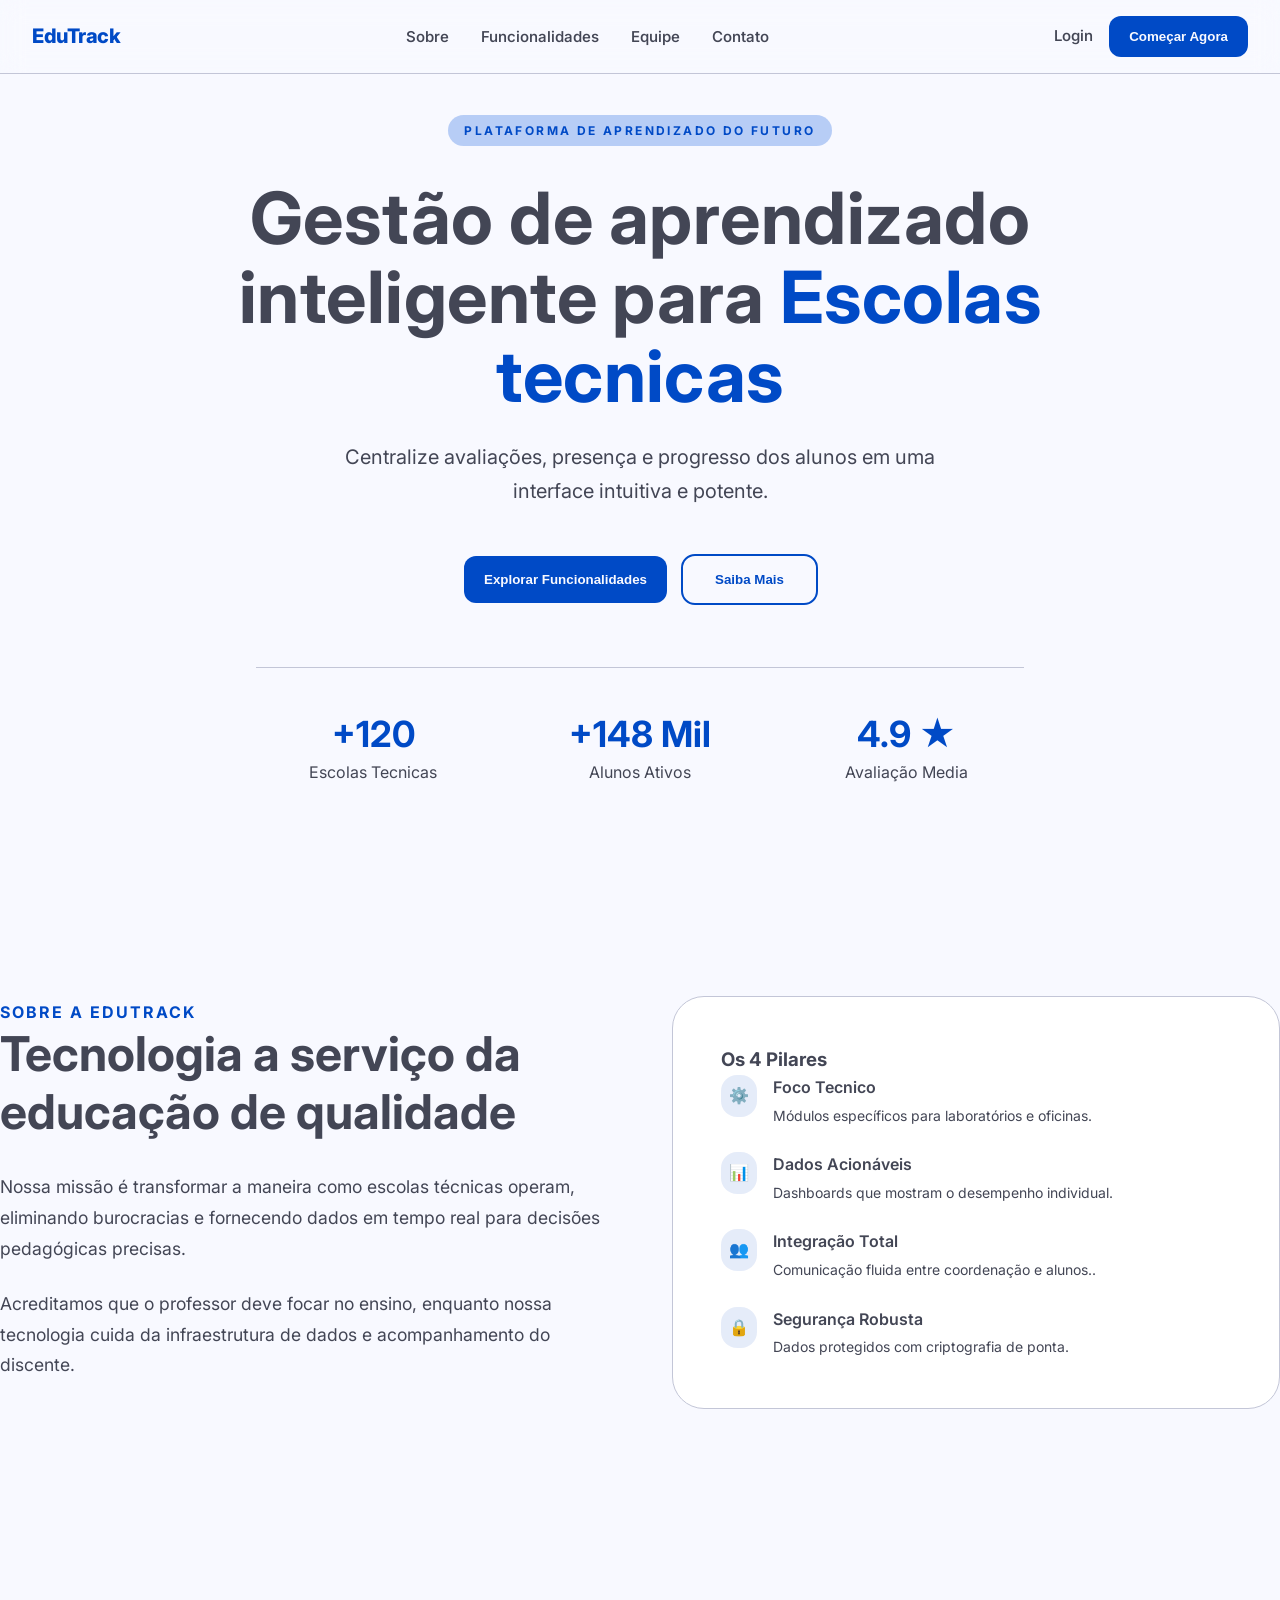
==== aula03/aula4/landing_page/index.html @ 37050d0a "flex e css grip para o layout" ====
<!DOCTYPE html>
<html lang="pt-br">

<head>
    <meta charset="UTF-8">
    <meta name="viewport" content="width=device-width, initial-scale=1.0">
    <link rel="preconnect" href="https://fonts.googleapis.com">
    <link rel="preconnect" href="https://fonts.gstatic.com" crossorigin>
    <link
        href="https://fonts.googleapis.com/css2?family=Inter:ital,opsz,wght@0,14..32,100..900;1,14..32,100..900&display=swap"
        rel="stylesheet">
    <link rel="stylesheet" href="style.css">
    <title>Landing Page</title>
</head>

<body>
    <header class="navbar">
        <nav class="navbar-inner">
            <a href="#" class="navbar-logo">EduTrack</a>
            <ul class="navbar-links">

                <li><a href="#sobre">Sobre</a></li>
                <li><a href="#funcionalidades">Funcionalidades</a></li>
                <li><a href="#equipe">Equipe</a></li>
                <li> <a href="#contato">Contato</a></li>

            </ul>
            <div class="botoes">
                <a href="#login" class="navbar-login-link">Login</a>
                <button class="navbar-button">Começar Agora</button>
            </div>

        </nav>



    </header>
    <main>
        <section class="hero">

            <span class="hero-label">plataforma de aprendizado do futuro</span>
            <h1 class="hero-titulo">Gestão de aprendizado inteligente para <span>Escolas tecnicas </span> </h1>
            <p class="hero-subtitulo">Centralize avaliações, presença e progresso dos alunos em uma interface
                intuitiva e potente. </p>
            <div class="hero-botoes">
                <button class="btn-funcionalidades"> Explorar Funcionalidades</button>
                <button class="btn-saiba-mais">Saiba Mais</button></div>
            <div class="hero-estatisticas">
                <div class="hero-estatisticas-item">
                    <span class="dados-numeros">+120</span>
                    <span class="dados-decricao">Escolas Tecnicas</span>

                </div>
                <div class="hero-estatisticas-item">
                    <span class="dados-numeros">+148 Mil</span>
                    <span class="dados-decricao">Alunos Ativos</span>
                </div>
                <div class="hero-estatisticas-item">
                    <span class="dados-numeros">4.9 ★</span>
                    <span class="dados-decricao">Avaliação Media</span>
                </div>



            </div>


        </section>
        <section class="sobre">
            <div class="conteiner">

                <div class="sobre-texto">
                    <!-- primeira coluna -->
                    <span>Sobre a EduTrack</span>
                    <h2 class="sobre-titulo">Tecnologia a serviço da educação de qualidade</h2>
                    <p class="sobre-paragrafo">Nossa missão é transformar a maneira como escolas técnicas operam,
                        eliminando burocracias e fornecendo dados em tempo real para decisões pedagógicas precisas.</p>
                    <p class="sobre-paragrafo">Acreditamos que o professor deve focar no ensino, enquanto nossa
                        tecnologia cuida da infraestrutura de dados e acompanhamento do discente.</p>


                </div><!-- fim da primeira coluna -->
                <!--  -->
                <div class="sobre-pilares">
                    <h3 class="sobre-pilates-titulo">Os 4 Pilares</h3>
                    <ul class="pilares-lista">
                        <li class="pilar">
                            <div class="pilar-icone">⚙️</div>
                            <div>
                                <strong class="pilar-titulo">Foco Tecnico</strong>
                                <span class="pilar-descricao">Módulos específicos para laboratórios e oficinas.</span>


                            </div>
                        </li>
                        <li class="pilar">
                            <div class="pilar-icone">📊</div>
                            <div>
                                <strong class="pilar-titulo">Dados Acionáveis</strong>
                                <span class="pilar-descricao">Dashboards que mostram o desempenho individual.</span>


                            </div>
                        </li>
                        <li class="pilar">
                            <div class="pilar-icone">👥</div>
                            <div>
                                <strong class="pilar-titulo">Integração Total</strong>
                                <span class="pilar-descricao">Comunicação fluida entre coordenação e alunos..</span>


                            </div>
                        </li>
                        <li class="pilar">
                            <div class="pilar-icone">🔒</div>
                            <div>
                                <strong class="pilar-titulo">Segurança Robusta</strong>
                                <span class="pilar-descricao">Dados protegidos com criptografia de ponta.</span>


                            </div>
                        </li>
                    </ul>
                </div>



            </div>

        </section>

        <section class="sobre">


        </section>





    </main>






</body>

</html>
---- aula03/aula4/landing_page/style.css ----
*{
    margin: 0;
    padding: 0;
    box-sizing: border-box;
}


/* declaração de variaveis */
:root{
/* cores da pagina */
    --azul-principal: #004ac6;
    --azul-hover:#003ea8;
    --cor-fundo: #f8f9ff;
    --laranja-rosada: #ffb59c;
    --txt-cor: rgb(32, 32, 129);
    --txt-suave: #434655;
    --cor-borda:#c3c6d7;

/* tipografia*/

--fonte-txt: 'Inter';
/* espaçamento */
--space-xs: 0.5rem;  /*8px  */
--space-sm: 1rem;    /*16px */
--space-md: 1.5rem;  /* 24px */
--space-lg: 2rem;    /* 32px */
--space-xl: 3rem;    /* 48px */
--space-xxl: 6rem;   /* 96px */
/* bordas arredondadas */

--raio-sm: 0.5.rem;
--raio-md: 0.75rem;
--raio-lg: 1rem;
}
body{
    font-family: var(--fonte-txt);
    background-color: var(--cor-fundo);
    color: var(--txt-suave);
    line-height: 1.6;

}
.navbar{
    position: fixed;
    top: 0;
    left: 0;
    width: 100%;
    z-index: 9999999999;/*posicionamento dos itens em camada Fronte - Sobre Posto */
    /* background-color: var(--cor-fundo);
    opacity: 0.85; */
    backdrop-filter: blur(12px);/*efeito de vidro opaco*/
    border-bottom: 1px solid var(--cor-borda);
}
.navbar-inner{
    display: flex;
    flex-direction: row;
    max-width: 1280px;
    justify-content: space-between;
    align-items: center;
    margin: 0 auto; /*centraliza o elemento horizontalmente*/
        padding: var(--space-sm) var(--space-lg);

}
.navbar-logo{
    font-size: 1.25rem;
    font-weight: 800;
    color: var(--azul-principal);
    text-decoration: none;
    letter-spacing: -.03rem;

}
.navbar-links{
    display: flex;
    gap: var(--space-lg);
    list-style: none;
}
.navbar-links a{
     text-decoration: none;
     color: var(--txt-suave);
     font-size: 0.9375rem;
     font-weight: 550;
}
.navbar-links a:hover{
     text-decoration: none;
     color: var(--azul-hover);
     font-size: 0.9375rem;
     font-weight: 550;
     /*comportamente quando o mouse passa por cima*/
}
.botoes{
    display: flex;
    align-items: center;
    gap: var(--space-sm);
}
.navbar-button{
    background-color: var(--azul-principal);
    border: none;
    color: var(--cor-fundo);
    font-size: 0,9375rem;
    font-weight: 700;
    padding: 0.8rem 1.25rem;
    border-radius: var(--raio-md);
    cursor: pointer;


}
.navbar-button{
    background-color: var(--);
    border: none;
    color: var(--cor-fundo);
    font-size: 0,9375rem;
    font-weight: 700;
    padding: 0.8rem 1.25rem;
    border-radius: var(--raio-md);
    cursor: pointer;
    transition: all 0.15s ease;


}
.navbar-button:hover{
    background-color: var(--azul-hover);
    border: none;
    color: var(--cor-fundo);
    font-size: 0,9375rem;
    font-weight: 700;
    padding: 0.8rem 1.25rem;
    border-radius: var(--raio-md);
    cursor:pointer;
    transform: scale(1.02);

}
.navbar-login-link{
    text-decoration: none;    
    color: var(--txt-suave);
    font-weight: 550;
    font-size: 0.9375rem;

}
.navbar-login-link:hover{
    text-decoration: none;    
    color: var(--azul-hover);
    font-weight: 550;
    font-size: 0.9375rem;


}
.hero{
    display: flex;
    /* vh significa view port height, 100vh é a altura total da janela */
    min-height:100vh ;
    flex-direction: column;
    align-items: center;
    justify-content: center;
    padding: var(--space-lg) var(--space-xxl);
}
.hero-label{
    display: inline-block;
    background-color: #0655dd44;
    padding: 0.375rem 1rem;
    letter-spacing: 0.15rem;
    text-transform: uppercase;
    color: var(--azul-principal);
    font-size: 0.75rem;
    font-weight: 700;
    border-radius: 1.5rem;
    margin-bottom: 2rem;


}
.hero-titulo{
    /* clamp(minimo,ideal,maximo) */
    font-size: clamp(2.5rem, 5.68rem, 4.5rem);
    line-weight:800;
    line-height: 1.1;
    letter-spacing: 0.03rem;
    color: var(--txt-suave);
    max-width: 56rem;
    text-align: center;
    margin-bottom: var(--space-md);
}
.hero-titulo span{
    color: var(--azul-principal);
}
.hero-subtitulo{
    font-size: clamp(1rem, 1.875rem, 1.25rem);
    color:var(--txt-suave);
    max-width: 42rem;
    line-height: 1.7;
    margin-bottom: 3rem;
    text-align: center;
}
.btn-funcionalidades{
    background-color: var(--azul-principal);
    border: none;
    color: var(--cor-fundo);
    font-size: 0,9375rem;
    font-weight: 700;
    padding: 0.8rem 1.25rem;
    border-radius: var(--raio-md);
    cursor: pointer;
    transition: all 0.15s ease;


}
.btn-funcionalidades:hover{
    background-color: var(--azul-hover);
    border: none;
    color: var(--cor-fundo);
    font-size: 0,9375rem;
    font-weight: 700;
    transform: scale(1.05);
    border-radius: var(--raio-md);
    cursor: pointer;
    transition: all 0.15s ease;


}
.btn-saiba-mais{
    background-color: var(--cor-fundo);
    border: none;
    color: var(--azul-principal);
    outline: 2px solid var(--azul-principal);
    font-size: 0,9375rem;
    font-weight: 700;
    padding: 1rem 2rem;
    border-radius: var(--raio-md);
    cursor: pointer;
    transition: all 0.15s ease;



}

.btn-saiba-mais:hover{
    transform: scale(1.05);
}
.hero-botoes{
    display: flex;
    gap: var(--space-sm);
    margin-bottom: 4rem;
}
.hero-estatisticas{
    display: grid;
    grid-template-columns: repeat(3,1fr);
    gap: var(--space-lg);
    width: 100%;
    max-width: 48rem;
    padding-top: var(--space-xl);
    border-top: 1px solid var(--cor-borda);

}
.hero-estatisticas-item{
    display: flex;
    flex-direction: column;
    align-items: center;
    gap: var(--space-xs);
}
.dados-numeros{
    font-size: 2.25rem;
    color: var(--azul-principal);
    font-weight: 700;
    line-height:1;
}
.dados-descricao{
    font-size: 0.9375rem;
    color: var(--txt-suave);
    font-weight: 500;


}
.sobre{
    padding: var(--space-xxl) 0;

}
.sobre .conteiner{
    display: grid;
    grid-template-columns: 1fr 1fr;
    /* 1fr 1fr -. duas colunas de tamanhos iguais */
    gap: 4rem;
    align-items: center;
    max-width: 1280px;
    margin: 0 auto;
}
.sobre-texto span{
    text-transform: uppercase;
    color: var(--azul-principal);
    font-weight: 700;
    letter-spacing: 2px;
    margin-bottom: var(--space-xl);
}
.sobre-titulo{
    font-size: clamp(1.7rem, 3rem, 3rem );
    font-weight: 700;
    line-height: 1.2;
    color: var(--txt-suave);
    margin-bottom: var(--space-lg);
}
.sobre-paragrafo{
    font-size: 1.1rem;
    color: var(--txt-suave);
    line-height: 1.75;
    margin-bottom: var(--space-md);
}
.sobre-pilares{
    background-color: white;
    border: 1px solid var(--cor-borda);
    border-radius: var(--space-lg);
    padding: var(--space-xl);
}

.sobre-pilares-titulo{
    font-size: 1.75rem;
    font-weight: 700;
    color: var(--txt-suave);
    margin-bottom: var(--space-lg);

}
.pilares-lista{
    list-style: none;
    display: flex;
    flex-direction: column;
    gap: var(--space-md);
}
.pilar{
    display: flex;
    align-items: start;
    gap: var(--space-sm);
}
.pilar-icone{
    background-color: color-mix(in srgb,var(--azul-principal) 10%, transparent);
    padding: var(--space-xs);
    border-radius: var(--space-sm);
}
.pilar-titulo{
    display: block;
    font-weight: 600;
    color: var(--txt-suave);
    margin-bottom: 2px;
}
.pilar-descricao{
    font-size: 0.875rem;
    color: var(--txt-suave);
    line-height: 1.5;
}



/* azul = #004ac6 */
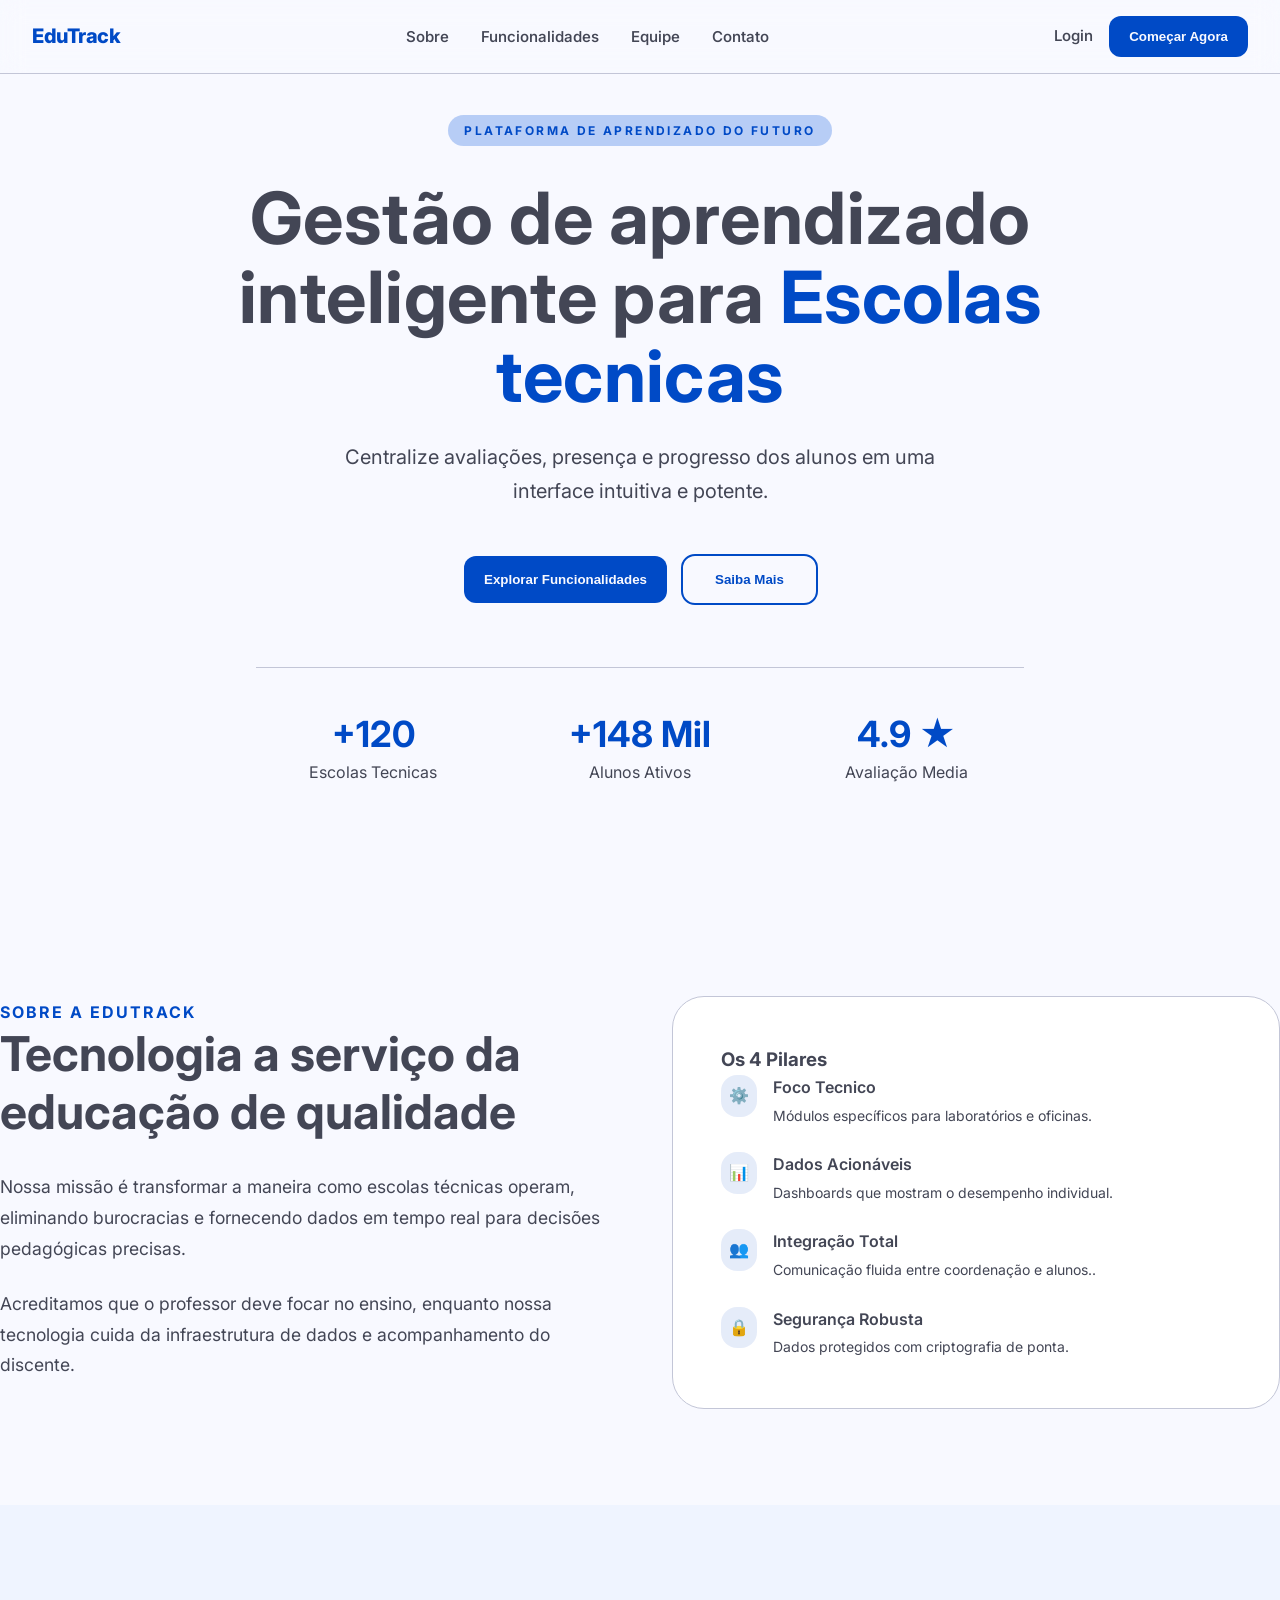
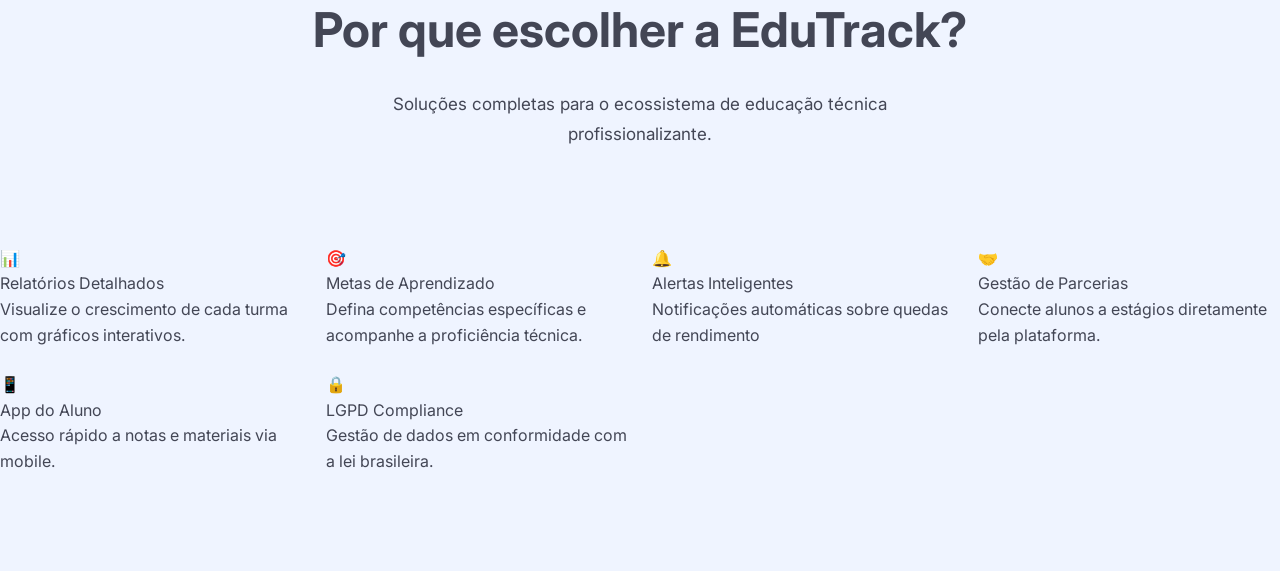
==== commit 4ef9fb01: "EduTrack cards com grid" ====
--- a/aula03/aula4/landing_page/index.html
+++ b/aula03/aula4/landing_page/index.html
@@ -72,7 +72,7 @@
                 <div class="sobre-texto">
                     <!-- primeira coluna -->
                     <span>Sobre a EduTrack</span>
-                    <h2 class="sobre-titulo">Tecnologia a serviço da educação de qualidade</h2>
+                    <h2>Tecnologia a serviço da educação de qualidade</h2>
                     <p class="sobre-paragrafo">Nossa missão é transformar a maneira como escolas técnicas operam,
                         eliminando burocracias e fornecendo dados em tempo real para decisões pedagógicas precisas.</p>
                     <p class="sobre-paragrafo">Acreditamos que o professor deve focar no ensino, enquanto nossa
@@ -129,7 +129,70 @@
 
         </section>
 
-        <section class="sobre">
+        <section class="solucoes">
+            <div class="conteiner">
+                <header class="solucoes-header">
+                    <h2>Por que escolher a EduTrack?</h2>
+                    <p class="solucoes-descricao">Soluções completas para o ecossistema de educação técnica
+                        profissionalizante.</p>
+
+                </header>
+
+                <div class="cards-grids">
+
+
+
+                    <div class="cards">
+
+
+                        <div class="card-icone">📊</div>
+                        <div class="card-titulo">Relatórios Detalhados</div>
+                        <p class="card-descricao">Visualize o crescimento de cada turma com gráficos interativos.</p>
+
+                    </div>
+                    <div class="card">
+
+                        <div class="card-icone">🎯</div>
+                        <div class="card-titulo">Metas de Aprendizado</div>
+                        <p class="card-descricao">Defina competências específicas e acompanhe a proficiência técnica.
+                        </p>
+                    </div>
+
+                    <div class="card">
+
+                        <div class="card-icone">🔔</div>
+                        <div class="card-titulo">Alertas Inteligentes</div>
+                        <p class="card-descricao">Notificações automáticas sobre quedas de rendimento
+                        </p>
+
+                    </div>
+                    <div class="card">
+
+                        <div class="card-icone">🤝</div>
+                        <div class="card-titulo">Gestão de Parcerias</div>
+                        <p class="card-descricao">Conecte alunos a estágios diretamente pela plataforma.
+                        </p>
+
+                    </div>
+                    <div class="card">
+
+                        <div class="card-icone">📱</div>
+                        <div class="card-titulo">App do Aluno</div>
+                        <p class="card-descricao">Acesso rápido a notas e materiais via mobile.
+                        </p>
+
+                    </div>
+                    <div class="card">
+
+                        <div class="card-icone">🔒</div>
+                        <div class="card-titulo">LGPD Compliance</div>
+                        <p class="card-descricao">Gestão de dados em conformidade com a lei brasileira.
+                        </p>
+
+
+                    </div>
+                </div>
+            </div>
 
 
         </section>
--- a/aula03/aula4/landing_page/style.css
+++ b/aula03/aula4/landing_page/style.css
@@ -39,6 +39,13 @@
     line-height: 1.6;
 
 }
+h2 {
+    font-size: clamp(1.7rem, 3rem, 3rem );
+    font-weight: 700;
+    line-height: 1.2;
+    color: var(--txt-suave);
+    margin-bottom: var(--space-lg);
+}
 .navbar{
     position: fixed;
     top: 0;
@@ -341,7 +348,38 @@
     color: var(--txt-suave);
     line-height: 1.5;
 }
-
+/* section solucoes */
+.solucoes{
+    background-color: #eff4ff;
+    padding: var(--space-xxl) 0;
+}
+.solucoes .conteiner{
+    max-width: 1280px;
+    margin: 0 auto;
+}
+.solucoes-header{
+    text-align: center;
+    margin-bottom: var(--space-xxl);
+}
+.solucoes-descricao{
+    text-align: center;
+    font-size: 1.0625rem;
+    color: var(--txt-suave);
+    line-height: 1.75;
+    margin: 0 auto;
+    max-width: 38rem;
+    
+
+}
+.cards-grids{
+    display: grid;
+    /* o auto-fill o grid cria quantas colunas couberem */
+    grid-template-columns: repeat(auto-fill, minmax(300px, 1fr));
+    gap: var(--space-md);
+ 
+
+
+}
 
 
 /* azul = #004ac6 */
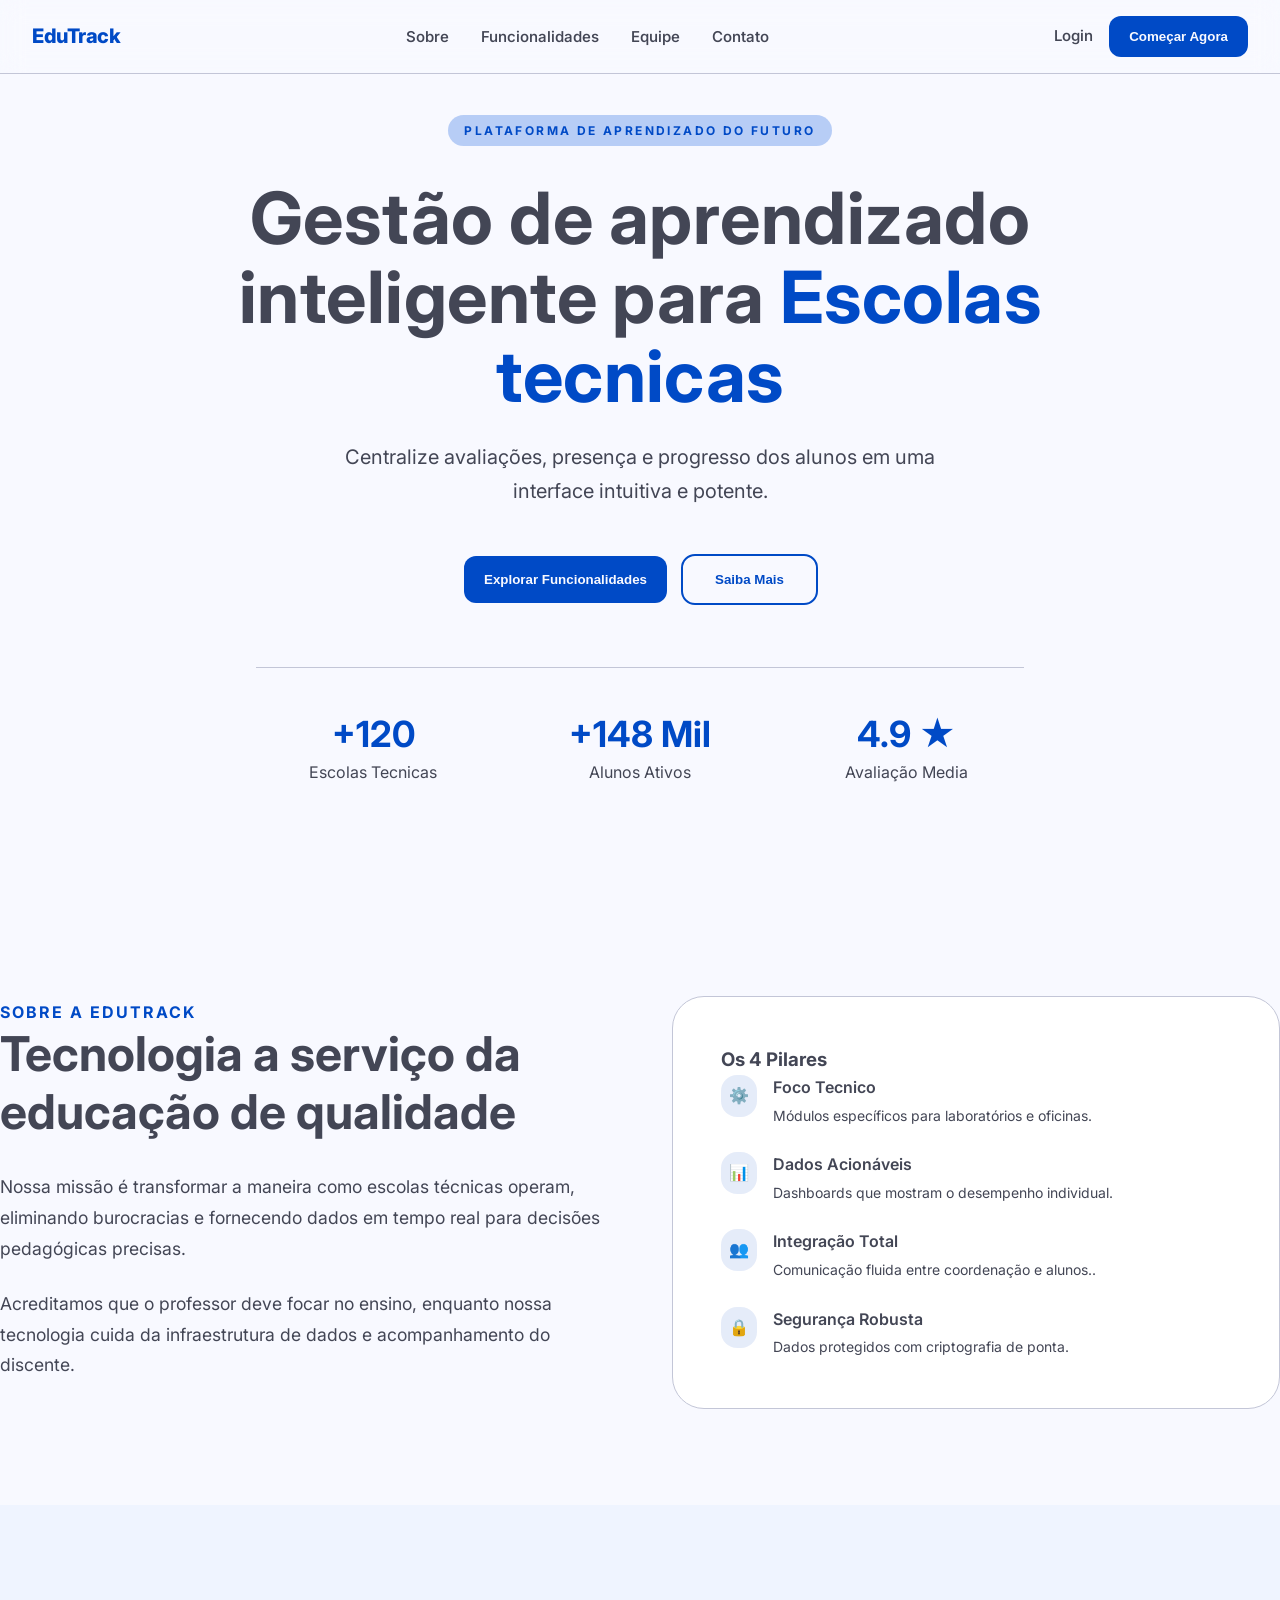
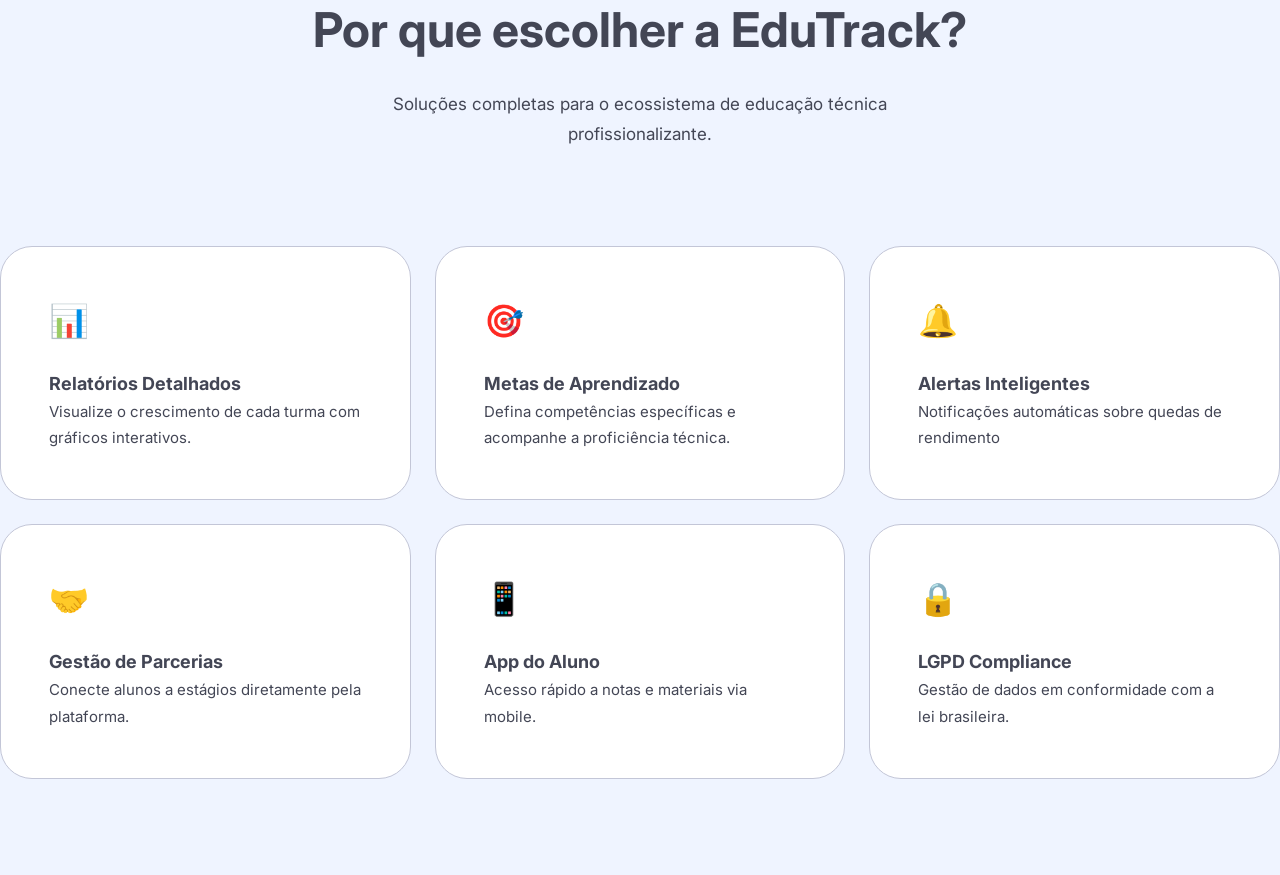
==== commit 2cd7b77f: "EduTrack cards com grid e transform nos card" ====
--- a/aula03/aula4/landing_page/index.html
+++ b/aula03/aula4/landing_page/index.html
@@ -142,7 +142,7 @@
 
 
 
-                    <div class="cards">
+                    <div class="card">
 
 
                         <div class="card-icone">📊</div>
--- a/aula03/aula4/landing_page/style.css
+++ b/aula03/aula4/landing_page/style.css
@@ -374,12 +374,36 @@
 .cards-grids{
     display: grid;
     /* o auto-fill o grid cria quantas colunas couberem */
-    grid-template-columns: repeat(auto-fill, minmax(300px, 1fr));
+    grid-template-columns: repeat(auto-fill, minmax(400px, 1fr));
     gap: var(--space-md);
- 
-
-
-}
-
+}
+.card{
+    background-color: white;
+    border: 1px solid var(--cor-borda);
+    border-radius: var(--space-lg);
+    padding: var(--space-xl);
+    transition: transform 0.2s ease;
+}
+.card:hover{
+    transform: translateY(-5px);
+    box-shadow: 0 12px 40px rgba(0, 0, 0, 0.301);
+    transition: 0.5s;
+    
+}
+.card-icone{
+    font-size: 2rem;
+    font-weight: 700;
+    margin-bottom: var(--space-md);
+}
+.card-titulo{
+    font-size: 1.125rem;
+    font-weight: 700;
+    color: var(--txt-suave);
+}
+.card-descricao{
+    font-size: 0.9375rem;
+    color: var(--txt-suave);
+    line-height: 1.75;
+}
 
 /* azul = #004ac6 */
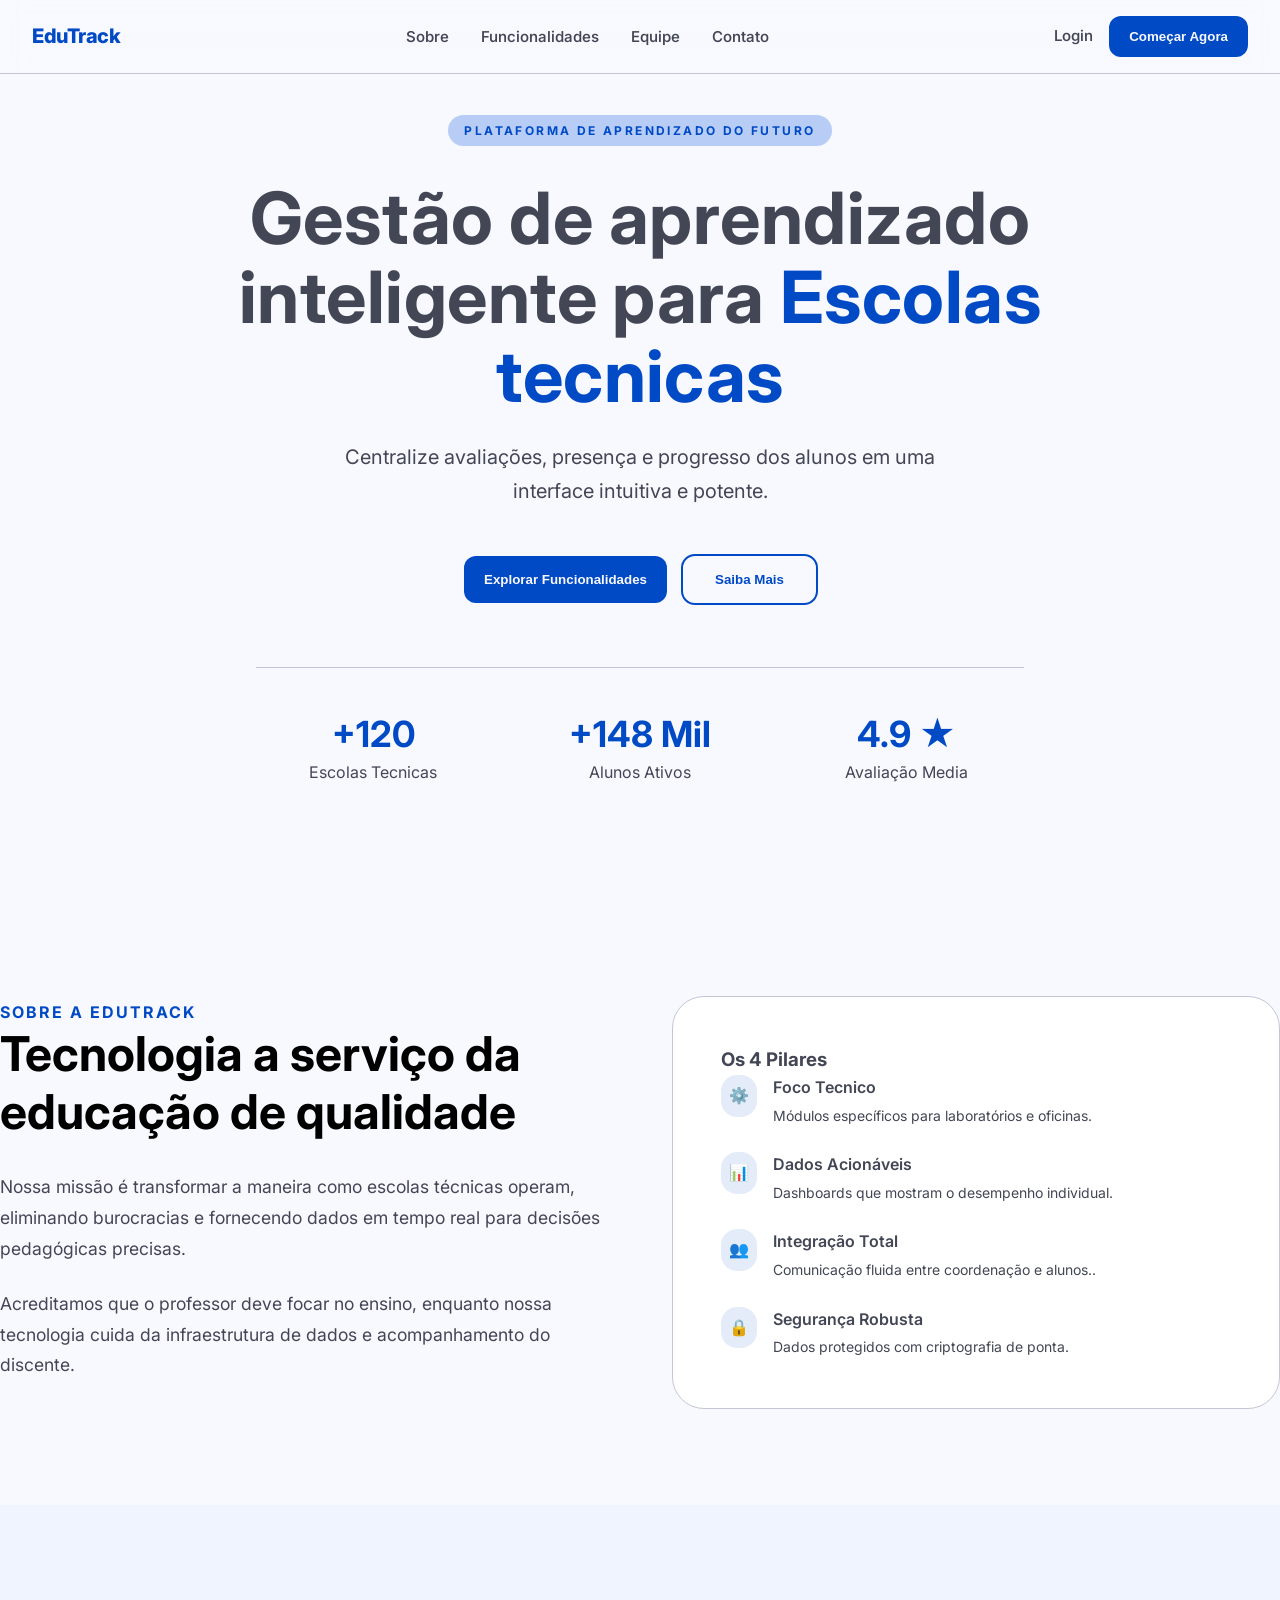
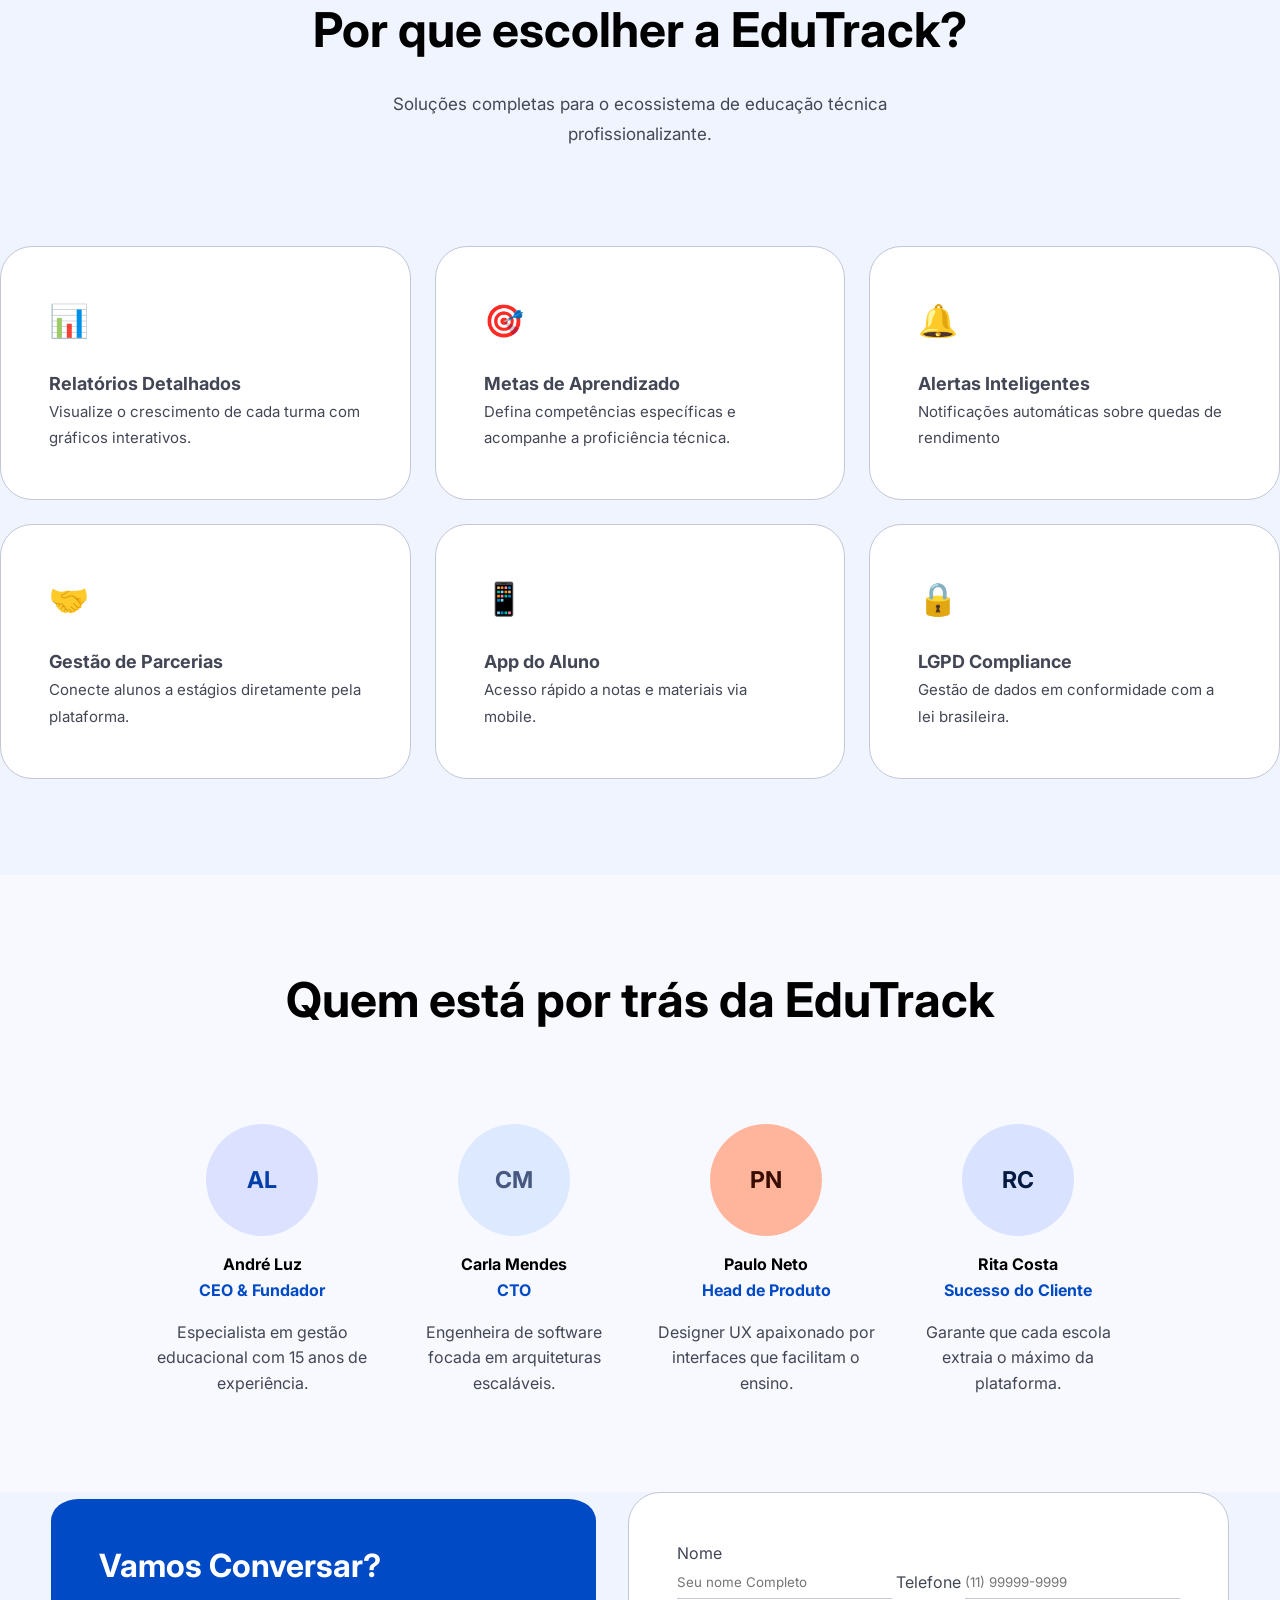
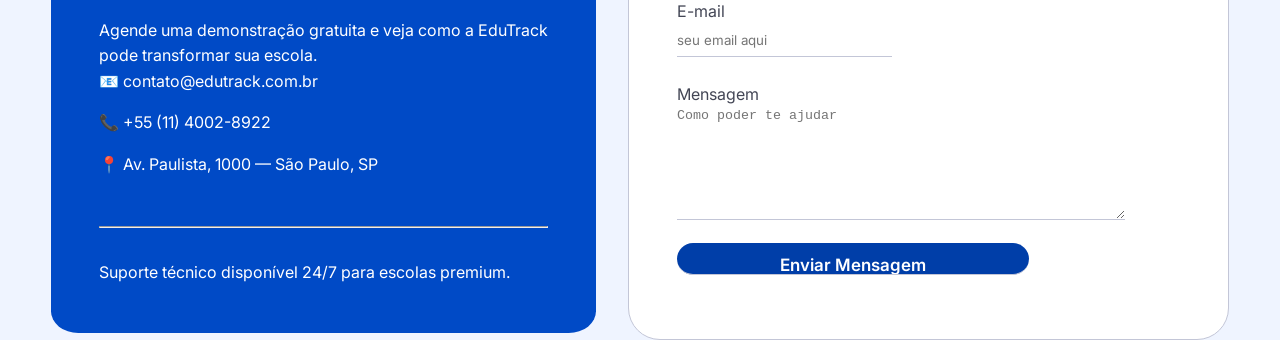
==== commit 29524a46: "finalização da edutrack" ====
--- a/aula03/aula4/landing_page/index.html
+++ b/aula03/aula4/landing_page/index.html
@@ -196,7 +196,73 @@
 
 
         </section>
-
+        <!-- seção equipe -->
+        <section class="equipe">
+            <div class="conteiner-equipe">
+                <h2 class="th2">Quem está por trás da EduTrack</h2>
+                <div class="dados-equipe">
+                    <div class="menbro-equipe">
+                        <div class="avatar" style="background-color: #dbe1ff; color: #003ea8;">AL</div>
+                        <h4>André Luz</h4>
+                        <span class="menbro-cargo">CEO & Fundador</span>
+                        <span class="menbro-descricao">Especialista em gestão educacional com 15 anos de
+                            experiência.</span>
+                    </div>
+                    <div class="menbro-equipe">
+                        <div class="avatar" style="background-color:#dce9ff;color: #465780;">CM</div>
+                        <h4>Carla Mendes</h4>
+                        <span class="menbro-cargo">CTO</span>
+                        <span class="menbro-descricao">Engenheira de software focada em arquiteturas escaláveis.</span>
+                    </div>
+                    <div class="menbro-equipe">
+                        <div class="avatar" style="background-color:#ffb59c;color:#380c00;">PN</div>
+                        <h4>Paulo Neto</h4>
+                        <span class="menbro-cargo">Head de Produto</span>
+                        <span class="menbro-descricao">Designer UX apaixonado por interfaces que facilitam o
+                            ensino.</span>
+                    </div>
+                    <div class="menbro-equipe">
+                        <div class="avatar" style="background-color:#d9e2ff;color: #051a40;">RC</div>
+                        <h4>Rita Costa</h4>
+                        <span class="menbro-cargo">Sucesso do Cliente</span>
+                        <span class="menbro-descricao">Garante que cada escola extraia o máximo da plataforma.</span>
+                    </div>
+                </div>
+            </div>
+
+        </section>
+        <section class="contato">
+
+            <div class="localizacao">
+                <h2 class="vamos">Vamos Conversar?</h2>
+                <p class="vamos2">Agende uma demonstração gratuita e veja como a EduTrack<br /> pode transformar sua
+                    escola.
+
+                </p>
+                <span class="email">📧 contato@edutrack.com.br</span>
+                <span class="te">📞 +55 (11) 4002-8922</span>
+                <span class="street">📍 Av. Paulista, 1000 — São Paulo, SP</span>
+                <hr>
+                <div class="spp"> Suporte técnico disponível 24/7 para escolas premium.</div>
+            </div>
+            <div class="formulario">
+                <div class="linha1">
+                    <label class="nome">Nome</label><br />
+                    <input type="text" placeholder="Seu nome Completo" required>
+                    <label class="telefone">Telefone</label>
+                    <input type="tel" placeholder="(11) 99999-9999" required>
+                    <br /></div>
+                <label class="mail">E-mail</label><br />
+                <input type="mail" placeholder="seu email aqui" required><br /><br />
+                <label class="mensagem">Mensagem</label><br />
+                <textarea class="textarea" placeholder="Como poder te ajudar" required></textarea>
+                <input type="submit" class="btn-enviar" value="Enviar Mensagem">
+            </div>
+
+
+
+
+        </section>
 
 
 
--- a/aula03/aula4/landing_page/style.css
+++ b/aula03/aula4/landing_page/style.css
@@ -43,7 +43,7 @@
     font-size: clamp(1.7rem, 3rem, 3rem );
     font-weight: 700;
     line-height: 1.2;
-    color: var(--txt-suave);
+    color: black;
     margin-bottom: var(--space-lg);
 }
 .navbar{
@@ -407,3 +407,168 @@
 }
 
 /* azul = #004ac6 */
+/* equipe */
+.equipe{
+    padding: var(--space-xxl)0;
+}
+.conteiner-equipe{
+    max-width: 1280px;
+    width: 100%;
+    margin: 0 auto;
+    text-align: center;
+}
+.dados-equipe{
+    display: flex;
+    justify-content: center;
+    gap: var(--space-lg);
+       flex-wrap: wrap;
+    
+
+}
+.menbro-equipe{
+    width: 100%;
+    max-width: 220px;
+    display: flex;
+    flex-direction: column;
+    align-items: center;
+    justify-content: center;
+ 
+
+}
+.avatar{
+    width: 112px;
+    height: 112px;
+    display: flex;
+    justify-content: center;
+    align-items: center;
+    border-radius: 50%;
+    margin-bottom: 1rem;
+    font-size: 1.45rem;
+    font-weight: 700;
+    
+
+}
+.avatar:hover{
+    transform: translateY(-5px);
+    box-shadow: 0 12px 40px rgba(0, 0, 0, 0.301);
+    transition: 0.9s;
+    
+
+}
+.th2{
+    margin-bottom: 6rem;
+}
+h4{
+    color: black;
+}
+.menbro-descricao{
+    margin-top: 1rem;
+}
+.menbro-cargo{
+    color: var(--azul-principal);
+    font-weight: 700;
+}
+.contato{
+    display: flex;
+    flex-direction: row;  
+    background-color: #eff4ff;
+    flex-wrap: wrap;
+    align-items: center;
+    justify-content: center;
+    gap: 2rem;
+
+
+}
+.localizacao{
+    color: white;
+
+    background-color: var(--azul-principal);
+    border-radius:5%;
+    padding: var(--space-xl);
+    padding-top: 3rem;
+    padding-right: 3;
+    padding-left: 3rem;
+    padding-bottom: 3rem;
+}
+.vamos{
+    color: white;
+}
+.formulario{
+    border: 1px solid var(--cor-borda);
+    background-color: white;
+    border-radius: var(--space-lg);
+    padding: var(--space-xl);
+    padding-right: 3;
+    padding-left: 3rem;
+    padding-bottom: 3rem;
+    
+}
+.formulario input{
+    border: none;
+    border-bottom: 1px solid var(--cor-borda);
+    padding: 0.75rem 0;
+    font-family: var(--fonte-txt);
+    font-size: 1 rem;
+    color: var(--txt-cor);
+    background-color: transparent;
+    resize: none;
+    height: 2rem;
+}
+.email{
+    display: flex;
+    margin-bottom: 1rem;
+}
+.street{
+    display: flex;
+    margin-bottom: 3rem;
+}
+.te{
+    display: flex;
+    margin-bottom: 1rem;
+}
+hr{
+    display: flex;
+    margin-bottom: 2rem;
+}
+.vamos{
+    display: flex;
+    font-size: 2rem;
+    font-weight: 700;
+}
+.formulario .btn-enviar{
+    display: flex;
+    background-color: #003ea8;
+    color: white;
+    width: 70%;
+    text-align: center;
+
+    margin-top: 1rem;
+    margin-bottom: 1rem;
+    font-size: 1.0625rem;
+    border-radius: var(--space-md);
+    font-weight: 600;
+
+}
+.formulario .btn-enviar:hover{
+    display: flex;
+    background-color: #07398f;
+    color: white;
+    width: 70%;
+    box-shadow: #43465557;
+    text-align: center;
+
+    margin-top: 1rem;
+    font-size: 1.0625rem;
+    border-radius: var(--space-md);
+    font-weight: 600;
+
+}
+.formulario .textarea{
+    border: none;
+    border-bottom: 1px solid var(--cor-borda);
+    width: 28rem;
+    height: 7rem;
+}
+.formulario .linha1{
+
+}
